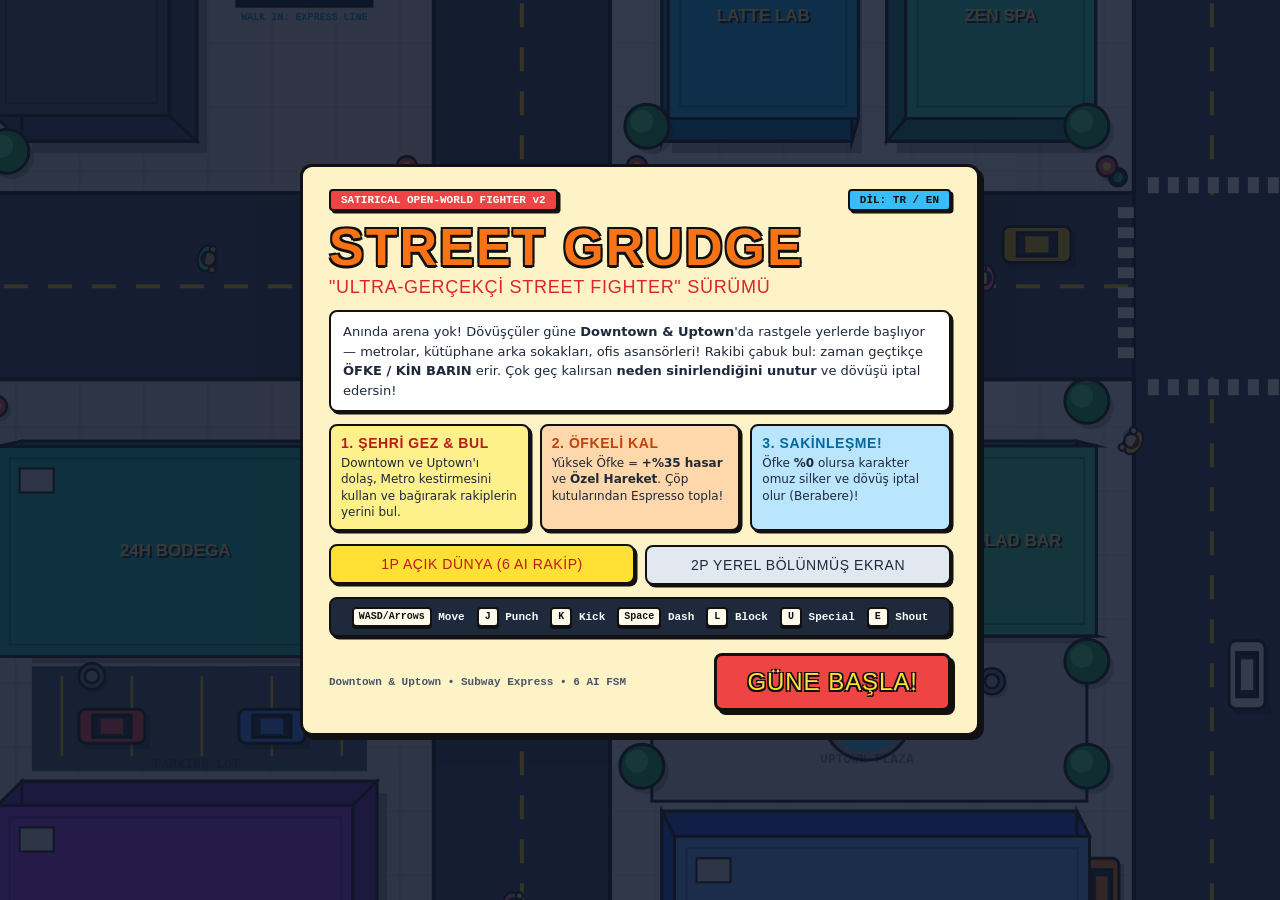
==== index.html @ c1b6b153 "Initial commit: Street Grudge v2 (1P Open-World + 2P Split-Screen)" ====
<!DOCTYPE html>
<html lang="tr">
<head>
  <meta charset="UTF-8" />
  <meta name="viewport" content="width=device-width, initial-scale=1.0, maximum-scale=1.0, user-scalable=no" />
  <title>STREET GRUDGE — Ultra-Realistic Top-Down Arcade Fighter</title>
  <link rel="stylesheet" href="styles.css" />
</head>
<body>

  <!-- MAIN GAME CANVAS -->
  <canvas id="gameCanvas"></canvas>

  <!-- =========================================================================
       RETRO ARCADE HUD OVERLAY
       ========================================================================= -->
  <div id="hud" class="hidden">

    <!-- TOP ARCADE BAR -->
    <div class="hud-top-wrap">
      <div class="hud-top-row">

        <!-- PLAYER 1 PANEL -->
        <div class="fighter-panel">
          <div class="panel-header">
            <div class="panel-name-group">
              <span id="p1Name" class="font-arcade fighter-name text-outline-sm">O1 (KİNCİ DÖVÜŞÇÜ)</span>
              <span id="p1StatusBadge" class="font-pixel status-pill">KUDURMUŞ</span>
            </div>
            <span id="scoreDisplay" class="font-pixel score-text text-outline-sm">SCORE 000000</span>
          </div>
          <div class="bar-track comic-border-sm">
            <div id="p1HealthTrail" class="bar-trail bar-align-right" style="width: 100%;"></div>
            <div id="p1HealthFill" class="bar-fill-hp bar-align-right" style="width: 100%;"></div>
            <div class="bar-overlay-text dark font-pixel">
              <span id="p1HpText">120/120</span>
              <span id="koCountText" class="ko-chip">RIVALS KO: 0/6</span>
            </div>
          </div>
          <div class="grudge-row">
            <span id="grudgeLabel" class="font-arcade grudge-label text-outline-sm">ÖFKE</span>
            <div class="grudge-track comic-border-sm">
              <div id="grudgeFill" class="grudge-fill grudge-stripes" style="width: 100%;"></div>
              <div class="grudge-overlay-text font-pixel text-outline-sm">
                <span id="grudgeStateText">SAF ÖFKE (+%35 HASAR)</span>
                <span id="grudgePctText">100%</span>
              </div>
            </div>
          </div>
        </div>

        <!-- CENTER KO & CLOCK BADGE -->
        <div class="center-badge-col">
          <div id="koBadge" class="ko-badge comic-border">
            <span class="font-arcade ko-badge-title text-outline-sm">KO</span>
            <span id="clockText" class="font-pixel ko-badge-clock">09:00</span>
          </div>
          <div id="zoneBadge" class="zone-badge font-pixel">DOWNTOWN</div>
        </div>

        <!-- RIVAL / PLAYER 2 PANEL -->
        <div class="fighter-panel">
          <div class="panel-header">
            <span id="rivalStateTag" class="font-pixel status-pill muted">ŞEHİRDE ARANIYOR</span>
            <span id="rivalName" class="font-arcade fighter-name rival text-outline-sm">YAKINDA RAKİP YOK</span>
          </div>
          <div class="bar-track rival-bg comic-border-sm">
            <div id="rivalHealthTrail" class="bar-trail bar-align-left" style="width: 0%;"></div>
            <div id="rivalHealthFill" class="bar-fill-hp bar-align-left" style="width: 0%;"></div>
            <div class="bar-overlay-text light font-pixel text-outline-sm">
              <span id="rivalHpText">--</span>
              <span id="rivalZoneHint" style="color:#fde047; font-size:10px;">SOKAKLARI GEZ VEYA [E] BAS</span>
            </div>
          </div>
          <div class="grudge-row">
            <div class="grudge-track comic-border-sm">
              <div id="rivalGrudgeFill" class="grudge-fill" style="width: 0%; background:#f97316;"></div>
              <div class="grudge-overlay-text center font-pixel text-outline-sm">
                <span id="grudgeReasonHud">KİN: ...</span>
              </div>
            </div>
          </div>
        </div>

      </div>
    </div>

    <!-- CENTER DYNAMIC EVENT BANNER -->
    <div class="event-banner-wrap">
      <div id="eventBanner" class="hidden event-banner comic-border font-arcade text-outline">FIGHT!</div>
      <div id="eventSubBanner" class="hidden event-sub-banner font-pixel"></div>
    </div>

    <!-- BOTTOM BAR -->
    <div class="hud-bottom-row">
      <div class="bottom-left">
        <div id="comboBox" class="hidden combo-box comic-border-sm">
          <div id="comboCountText" class="font-arcade combo-num text-outline-sm">3 HITS!</div>
          <div class="font-pixel combo-sub">PETTY COMBO</div>
        </div>

        <div class="util-btn-row">
          <button id="btnMute" class="util-btn amber comic-border-sm font-pixel">SFX: ON</button>
          <button id="btnLang" class="util-btn sky comic-border-sm font-pixel">TR / EN</button>
          <button id="btnDebugAi" class="util-btn lilac comic-border-sm font-pixel">AI FSM: OFF</button>
          <button id="btnRestartHud" class="util-btn rose comic-border-sm font-pixel">YENİ GÜN [R]</button>
        </div>

        <div id="controlsStrip" class="controls-strip font-pixel"></div>
      </div>

      <div class="minimap-col">
        <div id="soundCuePill" class="hidden sound-cue-pill font-pixel"></div>
        <div class="minimap-frame comic-border">
          <canvas id="minimapCanvas" width="196" height="144"></canvas>
          <div class="minimap-title font-pixel text-outline-sm">CITY MAP</div>
          <div class="minimap-zones font-pixel">DT | UT</div>
        </div>
      </div>
    </div>
  </div>

  <!-- MOBILE TOUCH CONTROLS -->
  <div id="touchControls">
    <div class="touch-dpad">
      <div></div>
      <button data-key="KeyW" class="touch-btn comic-border-sm font-arcade">▲</button>
      <div></div>
      <button data-key="KeyA" class="touch-btn comic-border-sm font-arcade">◀</button>
      <button data-key="KeyS" class="touch-btn comic-border-sm font-arcade">▼</button>
      <button data-key="KeyD" class="touch-btn comic-border-sm font-arcade">▶</button>
    </div>
    <div class="touch-actions">
      <button data-key="KeyJ" class="touch-btn comic-border-sm font-arcade" style="background:#facc15;color:#111;">PUNCH</button>
      <button data-key="KeyK" class="touch-btn comic-border-sm font-arcade" style="background:#fb923c;color:#111;">KICK</button>
      <button data-key="KeyU" class="touch-btn comic-border-sm font-arcade" style="background:#ef4444;">SPEC</button>
      <button data-key="Space" class="touch-btn comic-border-sm font-arcade" style="background:#38bdf8;color:#111;">DASH</button>
      <button data-key="KeyL" class="touch-btn comic-border-sm font-arcade" style="background:#a855f7;">BLK</button>
      <button data-key="KeyE" class="touch-btn comic-border-sm font-arcade" style="background:#4ade80;color:#111;">YELL</button>
    </div>
  </div>

  <!-- =========================================================================
       TITLE / MODE SELECT MODAL
       ========================================================================= -->
  <div id="startModal" class="modal-backdrop">
    <div class="modal-card comic-border halftone-bg">
      <div class="modal-top-bar">
        <span class="ribbon-tag comic-border-sm font-pixel">SATIRICAL OPEN-WORLD FIGHTER v2</span>
        <button id="startLangBtn" class="lang-toggle-btn comic-border-sm font-pixel">DİL: TR / EN</button>
      </div>

      <h1 class="title-logo font-arcade text-outline">STREET GRUDGE</h1>
      <p id="startSubtitle" class="title-sub font-arcade"></p>

      <div id="startPitch" class="pitch-box comic-border-sm"></div>

      <div class="cards-grid">
        <div class="info-card c1 comic-border-sm">
          <h3 id="card1Title" class="font-arcade"></h3>
          <p id="card1Body"></p>
        </div>
        <div class="info-card c2 comic-border-sm">
          <h3 id="card2Title" class="font-arcade"></h3>
          <p id="card2Body"></p>
        </div>
        <div class="info-card c3 comic-border-sm">
          <h3 id="card3Title" class="font-arcade"></h3>
          <p id="card3Body"></p>
        </div>
      </div>

      <!-- 1P vs 2P LOCAL SPLIT-SCREEN MODE SELECTOR -->
      <div class="mode-row">
        <button id="btnMode1P" class="mode-btn mode-active comic-border-sm font-arcade">1P OPEN WORLD (6 AI)</button>
        <button id="btnMode2P" class="mode-btn comic-border-sm font-arcade">2P LOCAL SPLIT-SCREEN</button>
      </div>

      <div id="startControlsBox" class="start-controls-box comic-border-sm font-pixel"></div>

      <div class="cta-row">
        <span class="font-pixel" style="font-size:11px; color:#475569;">Downtown &amp; Uptown • Subway Express • 6 AI FSM</span>
        <button id="btnStartGame" class="primary-cta comic-border font-arcade text-outline-sm">GÜNE BAŞLA!</button>
      </div>
    </div>
  </div>

  <!-- =========================================================================
       END-OF-DAY RESULT MODAL
       ========================================================================= -->
  <div id="endModal" class="hidden modal-backdrop">
    <div class="modal-card compact comic-border halftone-bg">
      <div id="endBadge" class="ribbon-tag comic-border-sm font-pixel" style="display:inline-block; margin-bottom:8px;">DRAW</div>
      <h2 id="endTitle" class="font-arcade text-outline" style="margin:0; font-size:38px;">FORGOT WHY YOU WERE MAD!</h2>
      <p id="endQuote" class="pitch-box comic-border-sm" style="font-style:italic;"></p>

      <div class="stats-grid font-pixel">
        <div class="stat-box s1 comic-border-sm"><div class="lbl">SCORE</div><div id="statScore" class="val">0</div></div>
        <div class="stat-box s2 comic-border-sm"><div class="lbl">K.O.</div><div id="statKos" class="val">0/6</div></div>
        <div class="stat-box s3 comic-border-sm"><div class="lbl">WALKED</div><div id="statDist" class="val">0m</div></div>
        <div class="stat-box s4 comic-border-sm"><div class="lbl">PROPS</div><div id="statProps" class="val">0</div></div>
      </div>

      <div id="endForgottenReason" class="font-pixel" style="margin-top:10px; font-size:11px; color:#475569;"></div>

      <button id="btnPlayAgain" class="primary-cta comic-border font-arcade text-outline-sm" style="width:100%; margin-top:14px;">YENİ KİN BAŞLAT [R]</button>
      <button id="btnBackTitle" class="secondary-cta comic-border-sm font-pixel">ANA MENÜ / MOD SEÇ</button>
    </div>
  </div>

  <!-- MODULAR ENGINE SCRIPTS (Works directly via file:// without a server) -->
  <script defer src="src/config.js"></script>
  <script defer src="src/audio.js"></script>
  <script defer src="src/world.js"></script>
  <script defer src="src/fighters.js"></script>
  <script defer src="src/renderer.js"></script>
  <script defer src="src/game.js"></script>
</body>
</html>
---- styles.css ----
/* =========================================================================
   STREET GRUDGE — 100% Offline Cel-Shaded Comic-Book & Retro Arcade Styles
   ========================================================================= */
* {
  box-sizing: border-box;
  user-select: none;
  -webkit-user-select: none;
}

html, body {
  margin: 0;
  padding: 0;
  width: 100%;
  height: 100%;
  overflow: hidden;
  background: #141418;
  color: #ffffff;
  font-family: 'Trebuchet MS', 'Segoe UI', system-ui, sans-serif;
}

.hidden { display: none !important; }

.font-arcade {
  font-family: 'Impact', 'Arial Black', 'Haettenschweiler', sans-serif;
  letter-spacing: 0.04em;
}
.font-pixel {
  font-family: 'Courier New', ui-monospace, SFMono-Regular, Menlo, monospace;
  font-weight: 800;
}

.comic-border {
  border: 3px solid #111111;
  box-shadow: 4px 4px 0px #111111;
}
.comic-border-sm {
  border: 2.5px solid #111111;
  box-shadow: 2.5px 2.5px 0px #111111;
}

.text-outline {
  text-shadow: -2px -2px 0 #111, 2px -2px 0 #111, -2px 2px 0 #111, 2px 2px 0 #111, 0px 3px 0 #111;
}
.text-outline-sm {
  text-shadow: -1.5px -1.5px 0 #111, 1.5px -1.5px 0 #111, -1.5px 1.5px 0 #111, 1.5px 1.5px 0 #111;
}

canvas#gameCanvas {
  display: block;
  width: 100vw;
  height: 100vh;
  cursor: crosshair;
}

.halftone-bg {
  background-image: radial-gradient(rgba(0, 0, 0, 0.14) 1.5px, transparent 1.5px);
  background-size: 9px 9px;
}

/* HUD LAYOUT */
#hud {
  pointer-events: none;
  position: fixed;
  inset: 0;
  z-index: 10;
  display: flex;
  flex-direction: column;
  justify-content: space-between;
  padding: 10px 12px;
}

.hud-top-wrap {
  width: 100%;
  max-width: 1060px;
  margin: 0 auto;
}

.hud-top-row {
  display: flex;
  align-items: flex-start;
  justify-content: space-between;
  gap: 10px;
}

.fighter-panel {
  flex: 1;
  min-width: 0;
}

.panel-header {
  display: flex;
  align-items: center;
  justify-content: space-between;
  gap: 6px;
  margin-bottom: 3px;
  padding: 0 3px;
}

.panel-name-group {
  display: flex;
  align-items: center;
  gap: 6px;
  min-width: 0;
}

.fighter-name {
  font-size: 16px;
  color: #ffe135;
  white-space: nowrap;
  overflow: hidden;
  text-overflow: ellipsis;
}
.fighter-name.rival { color: #fb7185; }

.status-pill {
  font-size: 10px;
  padding: 1px 6px;
  background: #ef4444;
  color: #ffffff;
  border: 2px solid #111;
  border-radius: 4px;
  text-transform: uppercase;
  white-space: nowrap;
}
.status-pill.muted { background: #334155; color: #e2e8f0; }

.score-text {
  font-size: 13px;
  color: #ffe135;
  font-variant-numeric: tabular-nums;
  white-space: nowrap;
}

.bar-track {
  position: relative;
  height: 24px;
  background: #991b1b;
  overflow: hidden;
}
.bar-track.rival-bg { background: #3f1d2e; }

.bar-trail {
  position: absolute;
  top: 0; bottom: 0;
  background: #fb923c;
  transition: width 0.3s ease;
}
.bar-fill-hp {
  position: absolute;
  top: 0; bottom: 0;
  background: linear-gradient(180deg, #fef08a 0%, #facc15 55%, #eab308 100%);
}
.bar-align-right { right: 0; }
.bar-align-left { left: 0; }

.bar-overlay-text {
  position: absolute;
  inset: 0;
  display: flex;
  align-items: center;
  justify-content: space-between;
  padding: 0 8px;
  font-size: 11px;
  font-weight: 900;
}
.bar-overlay-text.dark { color: #111; }
.bar-overlay-text.light { color: #fff; }

.ko-chip {
  background: #111;
  color: #ffe135;
  padding: 1px 6px;
  border-radius: 3px;
  font-size: 10px;
}

.grudge-row {
  margin-top: 4px;
  display: flex;
  align-items: center;
  gap: 6px;
}
.grudge-label {
  font-size: 12px;
  color: #ff6b35;
  white-space: nowrap;
}
.grudge-track {
  position: relative;
  flex: 1;
  height: 17px;
  background: #1f2937;
  overflow: hidden;
}
.grudge-fill {
  position: absolute;
  top: 0; bottom: 0; left: 0;
  background-color: #ef4444;
  transition: background-color 0.2s;
}
.grudge-stripes {
  background-image: repeating-linear-gradient(
    -45deg,
    rgba(255,255,255,0.18) 0px,
    rgba(255,255,255,0.18) 8px,
    transparent 8px,
    transparent 16px
  );
  animation: stripeMove 0.7s linear infinite;
}
@keyframes stripeMove {
  from { background-position: 0 0; }
  to   { background-position: 22.6px 0; }
}

.grudge-overlay-text {
  position: absolute;
  inset: 0;
  display: flex;
  align-items: center;
  justify-content: space-between;
  padding: 0 7px;
  font-size: 10px;
  color: #fff;
}
.grudge-overlay-text.center { justify-content: center; }

/* CENTER KO BADGE */
.center-badge-col {
  display: flex;
  flex-direction: column;
  align-items: center;
  flex-shrink: 0;
}
.ko-badge {
  width: 54px;
  height: 54px;
  border-radius: 8px;
  background: linear-gradient(180deg, #ffe135 0%, #f97316 100%);
  display: flex;
  flex-direction: column;
  align-items: center;
  justify-content: center;
  transform: rotate(-2deg);
}
.ko-badge-title {
  font-size: 24px;
  color: #dc2626;
  line-height: 1;
}
.ko-badge-clock {
  font-size: 10px;
  color: #111;
  line-height: 1;
  margin-top: 2px;
}
.zone-badge {
  margin-top: 4px;
  padding: 2px 7px;
  background: #111;
  color: #38bdf8;
  border: 2px solid #38bdf8;
  border-radius: 4px;
  font-size: 10px;
  letter-spacing: 0.06em;
  white-space: nowrap;
}

/* EVENT BANNER */
.event-banner-wrap {
  display: flex;
  flex-direction: column;
  align-items: center;
  justify-content: center;
  margin: auto 0;
  pointer-events: none;
}
.event-banner {
  padding: 8px 24px;
  background: #ffe135;
  color: #dc2626;
  border-radius: 6px;
  font-size: 42px;
  text-align: center;
}
.event-sub-banner {
  margin-top: 6px;
  padding: 4px 12px;
  background: #111;
  color: #fff;
  border: 2px solid #ffe135;
  border-radius: 5px;
  font-size: 13px;
  text-align: center;
}

@keyframes bannerSlam {
  0%   { transform: scale(2.4) rotate(-6deg); opacity: 0; }
  60%  { transform: scale(0.95) rotate(1.5deg); opacity: 1; }
  100% { transform: scale(1) rotate(0deg); opacity: 1; }
}
.banner-slam { animation: bannerSlam 0.32s cubic-bezier(0.22, 1, 0.36, 1) forwards; }

/* BOTTOM BAR */
.hud-bottom-row {
  display: flex;
  align-items: flex-end;
  justify-content: space-between;
  gap: 8px;
}
.bottom-left {
  pointer-events: auto;
  display: flex;
  flex-direction: column;
  gap: 6px;
}
.combo-box {
  align-self: flex-start;
  padding: 4px 12px;
  background: #ef4444;
  transform: rotate(-2deg);
}
.combo-num { font-size: 24px; color: #ffe135; line-height: 1; }
.combo-sub { font-size: 10px; color: #fff; }

.util-btn-row {
  display: flex;
  flex-wrap: wrap;
  gap: 6px;
}
.util-btn {
  padding: 4px 9px;
  color: #111;
  border-radius: 5px;
  font-size: 11px;
  cursor: pointer;
}
.util-btn.amber { background: #fef3c7; }
.util-btn.sky   { background: #e0f2fe; }
.util-btn.lilac { background: #f3e8ff; }
.util-btn.rose  { background: #fee2e2; }
.util-btn:hover { filter: brightness(0.95); }

.controls-strip {
  display: flex;
  flex-wrap: wrap;
  align-items: center;
  gap: 6px 10px;
  padding: 6px 10px;
  background: rgba(17, 17, 17, 0.9);
  border: 2px solid #ffe135;
  border-radius: 6px;
  font-size: 11px;
  color: #f8fafc;
}

.keycap {
  display: inline-flex;
  align-items: center;
  justify-content: center;
  min-width: 22px;
  height: 20px;
  padding: 0 5px;
  background: #fffbeb;
  color: #111;
  border: 2px solid #111;
  box-shadow: 0 2px 0 #111;
  border-radius: 4px;
  font-family: 'Courier New', monospace;
  font-weight: 900;
  font-size: 10px;
}

/* MINIMAP */
.minimap-col {
  display: flex;
  flex-direction: column;
  align-items: flex-end;
  gap: 4px;
}
.sound-cue-pill {
  padding: 3px 8px;
  background: rgba(17, 17, 17, 0.92);
  border: 2px solid #f97316;
  border-radius: 5px;
  font-size: 10px;
  color: #fdba74;
}
.minimap-frame {
  width: 196px;
  height: 144px;
  border-radius: 6px;
  background: rgba(15, 23, 42, 0.88);
  position: relative;
  overflow: hidden;
}
.minimap-frame canvas {
  width: 100%;
  height: 100%;
  display: block;
}
.minimap-title {
  position: absolute;
  top: 4px; left: 6px;
  font-size: 9px;
  color: #ffe135;
}
.minimap-zones {
  position: absolute;
  bottom: 3px; right: 6px;
  font-size: 8px;
  color: #94a3b8;
}

/* MODALS (START & END) */
.modal-backdrop {
  position: fixed;
  inset: 0;
  z-index: 30;
  display: flex;
  align-items: center;
  justify-content: center;
  padding: 16px;
  background: rgba(15, 23, 42, 0.84);
}
.modal-card {
  width: 100%;
  max-width: 680px;
  background: #fef3c7;
  color: #111;
  border-radius: 12px;
  padding: 22px 26px;
  max-height: 94vh;
  overflow-y: auto;
}
.modal-card.compact {
  max-width: 520px;
  text-align: center;
}

.modal-top-bar {
  display: flex;
  align-items: center;
  justify-content: space-between;
  gap: 8px;
  margin-bottom: 10px;
}
.ribbon-tag {
  padding: 3px 10px;
  background: #ef4444;
  color: #fff;
  font-size: 11px;
  border-radius: 4px;
}
.lang-toggle-btn {
  padding: 3px 10px;
  background: #38bdf8;
  color: #111;
  font-size: 11px;
  border-radius: 4px;
  cursor: pointer;
}
.title-logo {
  margin: 0;
  font-size: 52px;
  color: #f97316;
  line-height: 1;
}
.title-sub {
  margin: 4px 0 0;
  font-size: 18px;
  color: #dc2626;
}
.pitch-box {
  margin-top: 12px;
  padding: 10px 12px;
  background: #ffffff;
  border-radius: 8px;
  font-size: 13px;
  line-height: 1.5;
  color: #1e293b;
}

.cards-grid {
  display: grid;
  grid-template-columns: repeat(3, 1fr);
  gap: 10px;
  margin-top: 12px;
}
.info-card {
  padding: 9px 10px;
  border-radius: 8px;
  font-size: 12px;
  color: #1e293b;
}
.info-card h3 { margin: 0 0 4px; font-size: 14px; }
.info-card p  { margin: 0; line-height: 1.35; }
.info-card.c1 { background: #fef08a; }
.info-card.c1 h3 { color: #b91c1c; }
.info-card.c2 { background: #fed7aa; }
.info-card.c2 h3 { color: #c2410c; }
.info-card.c3 { background: #bae6fd; }
.info-card.c3 h3 { color: #0369a1; }

.mode-row {
  display: grid;
  grid-template-columns: 1fr 1fr;
  gap: 10px;
  margin-top: 14px;
}
.mode-btn {
  padding: 10px;
  background: #e2e8f0;
  color: #1e293b;
  border-radius: 8px;
  font-size: 14px;
  cursor: pointer;
}
.mode-btn.mode-active {
  background: #ffe135;
  color: #b91c1c;
  transform: translateY(-1px);
}

.start-controls-box {
  margin-top: 12px;
  padding: 8px 10px;
  background: #1e293b;
  color: #f8fafc;
  border-radius: 8px;
  display: flex;
  flex-wrap: wrap;
  justify-content: center;
  gap: 6px 12px;
  font-size: 11px;
}

.cta-row {
  margin-top: 16px;
  display: flex;
  align-items: center;
  justify-content: space-between;
  gap: 12px;
}
.primary-cta {
  padding: 12px 30px;
  background: #ef4444;
  color: #ffe135;
  font-size: 24px;
  border-radius: 8px;
  cursor: pointer;
}
.primary-cta:hover { background: #dc2626; }
.secondary-cta {
  margin-top: 8px;
  width: 100%;
  padding: 8px;
  background: #e2e8f0;
  color: #111;
  font-size: 13px;
  border-radius: 6px;
  cursor: pointer;
}

.stats-grid {
  display: grid;
  grid-template-columns: repeat(4, 1fr);
  gap: 8px;
  margin-top: 14px;
}
.stat-box {
  padding: 8px 4px;
  border-radius: 6px;
}
.stat-box .lbl { font-size: 10px; color: #475569; }
.stat-box .val { font-size: 16px; font-weight: 900; margin-top: 2px; }
.stat-box.s1 { background: #fef08a; }
.stat-box.s2 { background: #fecaca; color: #dc2626; }
.stat-box.s3 { background: #bae6fd; color: #0369a1; }
.stat-box.s4 { background: #bbf7d0; color: #15803d; }

/* TOUCH CONTROLS (Mobile / Narrow) */
#touchControls {
  display: none;
  pointer-events: auto;
  position: fixed;
  bottom: 12px; left: 12px; right: 12px;
  z-index: 20;
  align-items: flex-end;
  justify-content: space-between;
}
.touch-dpad {
  display: grid;
  grid-template-columns: repeat(3, 40px);
  gap: 4px;
}
.touch-actions {
  display: grid;
  grid-template-columns: repeat(3, 48px);
  gap: 6px;
}
.touch-btn {
  height: 42px;
  border-radius: 6px;
  background: rgba(17, 17, 17, 0.82);
  color: #fff;
  font-size: 12px;
  cursor: pointer;
}

@media (max-width: 760px) {
  .cards-grid { grid-template-columns: 1fr; }
  .stats-grid { grid-template-columns: repeat(2, 1fr); }
  .controls-strip { display: none; }
  .minimap-frame { width: 142px; height: 104px; }
  .title-logo { font-size: 38px; }
  .cta-row { flex-direction: column; }
  .primary-cta { width: 100%; }
  #touchControls.active { display: flex; }
}
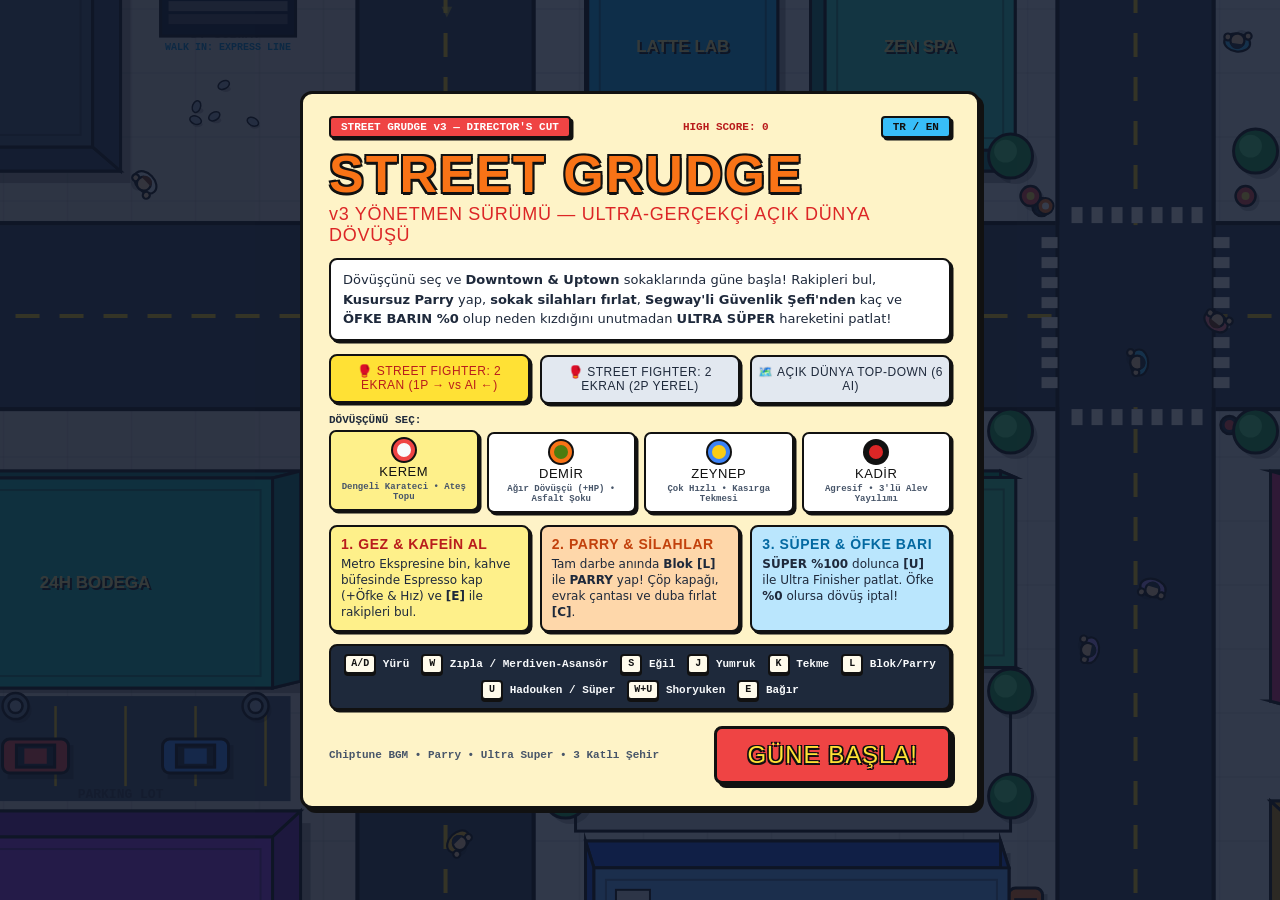
==== commit 0520a473: "v3 Director's Cut: Side-View 2-Screen Street Fighter Search (Left->Right vs Right->Left), 3 Vertical" ====
--- a/index.html
+++ b/index.html
@@ -3,7 +3,7 @@
 <head>
   <meta charset="UTF-8" />
   <meta name="viewport" content="width=device-width, initial-scale=1.0, maximum-scale=1.0, user-scalable=no" />
-  <title>STREET GRUDGE — Ultra-Realistic Top-Down Arcade Fighter</title>
+  <title>STREET GRUDGE v3 — Split-Screen Street Fighter & Open-World</title>
   <link rel="stylesheet" href="styles.css" />
 </head>
 <body>
@@ -24,7 +24,7 @@
         <div class="fighter-panel">
           <div class="panel-header">
             <div class="panel-name-group">
-              <span id="p1Name" class="font-arcade fighter-name text-outline-sm">O1 (KİNCİ DÖVÜŞÇÜ)</span>
+              <span id="p1Name" class="font-arcade fighter-name text-outline-sm">KEREM</span>
               <span id="p1StatusBadge" class="font-pixel status-pill">KUDURMUŞ</span>
             </div>
             <span id="scoreDisplay" class="font-pixel score-text text-outline-sm">SCORE 000000</span>
@@ -33,8 +33,8 @@
             <div id="p1HealthTrail" class="bar-trail bar-align-right" style="width: 100%;"></div>
             <div id="p1HealthFill" class="bar-fill-hp bar-align-right" style="width: 100%;"></div>
             <div class="bar-overlay-text dark font-pixel">
-              <span id="p1HpText">120/120</span>
-              <span id="koCountText" class="ko-chip">RIVALS KO: 0/6</span>
+              <span id="p1HpText">125/125</span>
+              <span id="koCountText" class="ko-chip">SUPER 0%</span>
             </div>
           </div>
           <div class="grudge-row">
@@ -47,6 +47,10 @@
               </div>
             </div>
           </div>
+          <!-- ULTRA SUPER GAUGE -->
+          <div class="super-track">
+            <div id="superFill" class="super-fill" style="width: 0%;"></div>
+          </div>
         </div>
 
         <!-- CENTER KO & CLOCK BADGE -->
@@ -55,26 +59,26 @@
             <span class="font-arcade ko-badge-title text-outline-sm">KO</span>
             <span id="clockText" class="font-pixel ko-badge-clock">09:00</span>
           </div>
-          <div id="zoneBadge" class="zone-badge font-pixel">DOWNTOWN</div>
+          <div id="zoneBadge" class="zone-badge font-pixel">2 EKRAN</div>
         </div>
 
         <!-- RIVAL / PLAYER 2 PANEL -->
         <div class="fighter-panel">
           <div class="panel-header">
             <span id="rivalStateTag" class="font-pixel status-pill muted">ŞEHİRDE ARANIYOR</span>
-            <span id="rivalName" class="font-arcade fighter-name rival text-outline-sm">YAKINDA RAKİP YOK</span>
+            <span id="rivalName" class="font-arcade fighter-name rival text-outline-sm">RAKİP</span>
           </div>
           <div class="bar-track rival-bg comic-border-sm">
-            <div id="rivalHealthTrail" class="bar-trail bar-align-left" style="width: 0%;"></div>
-            <div id="rivalHealthFill" class="bar-fill-hp bar-align-left" style="width: 0%;"></div>
+            <div id="rivalHealthTrail" class="bar-trail bar-align-left" style="width: 100%;"></div>
+            <div id="rivalHealthFill" class="bar-fill-hp bar-align-left" style="width: 100%;"></div>
             <div class="bar-overlay-text light font-pixel text-outline-sm">
-              <span id="rivalHpText">--</span>
-              <span id="rivalZoneHint" style="color:#fde047; font-size:10px;">SOKAKLARI GEZ VEYA [E] BAS</span>
+              <span id="rivalHpText">120/120</span>
+              <span id="rivalZoneHint" style="color:#fde047; font-size:10px;">GRUDGE 100%</span>
             </div>
           </div>
           <div class="grudge-row">
             <div class="grudge-track comic-border-sm">
-              <div id="rivalGrudgeFill" class="grudge-fill" style="width: 0%; background:#f97316;"></div>
+              <div id="rivalGrudgeFill" class="grudge-fill" style="width: 100%; background:#f97316;"></div>
               <div class="grudge-overlay-text center font-pixel text-outline-sm">
                 <span id="grudgeReasonHud">KİN: ...</span>
               </div>
@@ -101,6 +105,7 @@
 
         <div class="util-btn-row">
           <button id="btnMute" class="util-btn amber comic-border-sm font-pixel">SFX: ON</button>
+          <button id="btnMusic" class="util-btn emerald comic-border-sm font-pixel">BGM: ON</button>
           <button id="btnLang" class="util-btn sky comic-border-sm font-pixel">TR / EN</button>
           <button id="btnDebugAi" class="util-btn lilac comic-border-sm font-pixel">AI FSM: OFF</button>
           <button id="btnRestartHud" class="util-btn rose comic-border-sm font-pixel">YENİ GÜN [R]</button>
@@ -111,10 +116,11 @@
 
       <div class="minimap-col">
         <div id="soundCuePill" class="hidden sound-cue-pill font-pixel"></div>
+        <div id="rivalChecklist" class="hidden rival-checklist font-pixel"></div>
         <div class="minimap-frame comic-border">
           <canvas id="minimapCanvas" width="196" height="144"></canvas>
-          <div class="minimap-title font-pixel text-outline-sm">CITY MAP</div>
-          <div class="minimap-zones font-pixel">DT | UT</div>
+          <div class="minimap-title font-pixel text-outline-sm">RADAR</div>
+          <div class="minimap-zones font-pixel">MAP</div>
         </div>
       </div>
     </div>
@@ -135,19 +141,20 @@
       <button data-key="KeyK" class="touch-btn comic-border-sm font-arcade" style="background:#fb923c;color:#111;">KICK</button>
       <button data-key="KeyU" class="touch-btn comic-border-sm font-arcade" style="background:#ef4444;">SPEC</button>
       <button data-key="Space" class="touch-btn comic-border-sm font-arcade" style="background:#38bdf8;color:#111;">DASH</button>
-      <button data-key="KeyL" class="touch-btn comic-border-sm font-arcade" style="background:#a855f7;">BLK</button>
+      <button data-key="KeyL" class="touch-btn comic-border-sm font-arcade" style="background:#a855f7;">PARRY</button>
       <button data-key="KeyE" class="touch-btn comic-border-sm font-arcade" style="background:#4ade80;color:#111;">YELL</button>
     </div>
   </div>
 
   <!-- =========================================================================
-       TITLE / MODE SELECT MODAL
+       TITLE / MODE & FIGHTER SELECT MODAL
        ========================================================================= -->
   <div id="startModal" class="modal-backdrop">
     <div class="modal-card comic-border halftone-bg">
       <div class="modal-top-bar">
-        <span class="ribbon-tag comic-border-sm font-pixel">SATIRICAL OPEN-WORLD FIGHTER v2</span>
-        <button id="startLangBtn" class="lang-toggle-btn comic-border-sm font-pixel">DİL: TR / EN</button>
+        <span class="ribbon-tag comic-border-sm font-pixel">STREET GRUDGE v3 — DIRECTOR'S CUT</span>
+        <span id="hiScoreStart" class="font-pixel" style="font-size:11px; color:#b91c1c;">HIGH SCORE: 0</span>
+        <button id="startLangBtn" class="lang-toggle-btn comic-border-sm font-pixel">TR / EN</button>
       </div>
 
       <h1 class="title-logo font-arcade text-outline">STREET GRUDGE</h1>
@@ -155,31 +162,27 @@
 
       <div id="startPitch" class="pitch-box comic-border-sm"></div>
 
+      <!-- 3 MODES: SIDE-VIEW 2-SCREEN STREET FIGHTER (DEFAULT!) + 2P + TOP-DOWN -->
+      <div class="mode-row mode-3">
+        <button id="btnModeSF1P" class="mode-btn mode-active comic-border-sm font-arcade">🥊 STREET FIGHTER: 2 EKRAN (1P → vs AI ←)</button>
+        <button id="btnModeSF2P" class="mode-btn comic-border-sm font-arcade">🥊 STREET FIGHTER: 2 EKRAN (2P YEREL)</button>
+        <button id="btnModeTopDown" class="mode-btn comic-border-sm font-arcade">🗺️ AÇIK DÜNYA TOP-DOWN (6 AI)</button>
+      </div>
+
+      <!-- PLAYABLE FIGHTER ROSTER PICKER -->
+      <div id="pickFighterLabel" class="font-pixel" style="margin-top:10px; font-size:11px; color:#1e293b;">DÖVÜŞÇÜNÜ SEÇ:</div>
+      <div id="fighterPicker" class="fighter-grid"></div>
+
       <div class="cards-grid">
-        <div class="info-card c1 comic-border-sm">
-          <h3 id="card1Title" class="font-arcade"></h3>
-          <p id="card1Body"></p>
-        </div>
-        <div class="info-card c2 comic-border-sm">
-          <h3 id="card2Title" class="font-arcade"></h3>
-          <p id="card2Body"></p>
-        </div>
-        <div class="info-card c3 comic-border-sm">
-          <h3 id="card3Title" class="font-arcade"></h3>
-          <p id="card3Body"></p>
-        </div>
-      </div>
-
-      <!-- 1P vs 2P LOCAL SPLIT-SCREEN MODE SELECTOR -->
-      <div class="mode-row">
-        <button id="btnMode1P" class="mode-btn mode-active comic-border-sm font-arcade">1P OPEN WORLD (6 AI)</button>
-        <button id="btnMode2P" class="mode-btn comic-border-sm font-arcade">2P LOCAL SPLIT-SCREEN</button>
+        <div class="info-card c1 comic-border-sm"><h3 id="card1Title" class="font-arcade"></h3><p id="card1Body"></p></div>
+        <div class="info-card c2 comic-border-sm"><h3 id="card2Title" class="font-arcade"></h3><p id="card2Body"></p></div>
+        <div class="info-card c3 comic-border-sm"><h3 id="card3Title" class="font-arcade"></h3><p id="card3Body"></p></div>
       </div>
 
       <div id="startControlsBox" class="start-controls-box comic-border-sm font-pixel"></div>
 
       <div class="cta-row">
-        <span class="font-pixel" style="font-size:11px; color:#475569;">Downtown &amp; Uptown • Subway Express • 6 AI FSM</span>
+        <span class="font-pixel" style="font-size:11px; color:#475569;">Chiptune BGM • Parry • Ultra Super • 3 Katlı Şehir</span>
         <button id="btnStartGame" class="primary-cta comic-border font-arcade text-outline-sm">GÜNE BAŞLA!</button>
       </div>
     </div>
@@ -196,7 +199,7 @@
 
       <div class="stats-grid font-pixel">
         <div class="stat-box s1 comic-border-sm"><div class="lbl">SCORE</div><div id="statScore" class="val">0</div></div>
-        <div class="stat-box s2 comic-border-sm"><div class="lbl">K.O.</div><div id="statKos" class="val">0/6</div></div>
+        <div class="stat-box s2 comic-border-sm"><div class="lbl">K.O.</div><div id="statKos" class="val">0/1</div></div>
         <div class="stat-box s3 comic-border-sm"><div class="lbl">WALKED</div><div id="statDist" class="val">0m</div></div>
         <div class="stat-box s4 comic-border-sm"><div class="lbl">PROPS</div><div id="statProps" class="val">0</div></div>
       </div>
@@ -204,16 +207,17 @@
       <div id="endForgottenReason" class="font-pixel" style="margin-top:10px; font-size:11px; color:#475569;"></div>
 
       <button id="btnPlayAgain" class="primary-cta comic-border font-arcade text-outline-sm" style="width:100%; margin-top:14px;">YENİ KİN BAŞLAT [R]</button>
-      <button id="btnBackTitle" class="secondary-cta comic-border-sm font-pixel">ANA MENÜ / MOD SEÇ</button>
-    </div>
-  </div>
-
-  <!-- MODULAR ENGINE SCRIPTS (Works directly via file:// without a server) -->
+      <button id="btnBackTitle" class="secondary-cta comic-border-sm font-pixel">ANA MENÜ / MOD & DÖVÜŞÇÜ SEÇ</button>
+    </div>
+  </div>
+
+  <!-- MODULAR ENGINE SCRIPTS (100% Offline, Zero Server Needed) -->
   <script defer src="src/config.js"></script>
   <script defer src="src/audio.js"></script>
   <script defer src="src/world.js"></script>
   <script defer src="src/fighters.js"></script>
   <script defer src="src/renderer.js"></script>
+  <script defer src="src/sidefighter.js"></script>
   <script defer src="src/game.js"></script>
 </body>
 </html>
--- a/styles.css
+++ b/styles.css
@@ -618,3 +618,79 @@
   .primary-cta { width: 100%; }
   #touchControls.active { display: flex; }
 }
+
+/* =========================================================================
+   v3 ADDITIONS: SUPER GAUGE, 3-MODE SELECTOR, FIGHTER ROSTER & RIVAL TRACKER
+   ========================================================================= */
+.super-track {
+  margin-top: 3px;
+  height: 6px;
+  background: #0f172a;
+  border: 2px solid #111;
+  overflow: hidden;
+}
+.super-fill {
+  height: 100%;
+  background: #38bdf8;
+  transition: width 0.12s linear;
+}
+
+.util-btn.emerald { background: #d1fae5; }
+
+.mode-row.mode-3 {
+  grid-template-columns: repeat(3, 1fr);
+}
+.mode-row.mode-3 .mode-btn {
+  font-size: 12px;
+  padding: 8px 6px;
+  line-height: 1.2;
+}
+
+.fighter-grid {
+  display: grid;
+  grid-template-columns: repeat(4, 1fr);
+  gap: 8px;
+  margin-top: 6px;
+}
+.fighter-card {
+  display: flex;
+  flex-direction: column;
+  align-items: center;
+  gap: 3px;
+  padding: 7px 5px;
+  background: #ffffff;
+  border-radius: 7px;
+  cursor: pointer;
+  text-align: center;
+}
+.fighter-card.fighter-active {
+  background: #fef08a;
+  transform: translateY(-2px);
+}
+.fighter-swatch {
+  width: 22px;
+  height: 22px;
+  border-radius: 50%;
+  border: 4px solid #ef4444;
+  box-shadow: 0 0 0 2px #111;
+}
+
+.rival-checklist {
+  display: flex;
+  flex-wrap: wrap;
+  justify-content: flex-end;
+  gap: 3px;
+  max-width: 210px;
+}
+.rival-chip {
+  padding: 1px 5px;
+  border: 1.5px solid #111;
+  border-radius: 4px;
+  font-size: 9px;
+  color: #fff;
+}
+
+@media (max-width: 760px) {
+  .mode-row.mode-3 { grid-template-columns: 1fr; }
+  .fighter-grid { grid-template-columns: repeat(2, 1fr); }
+}
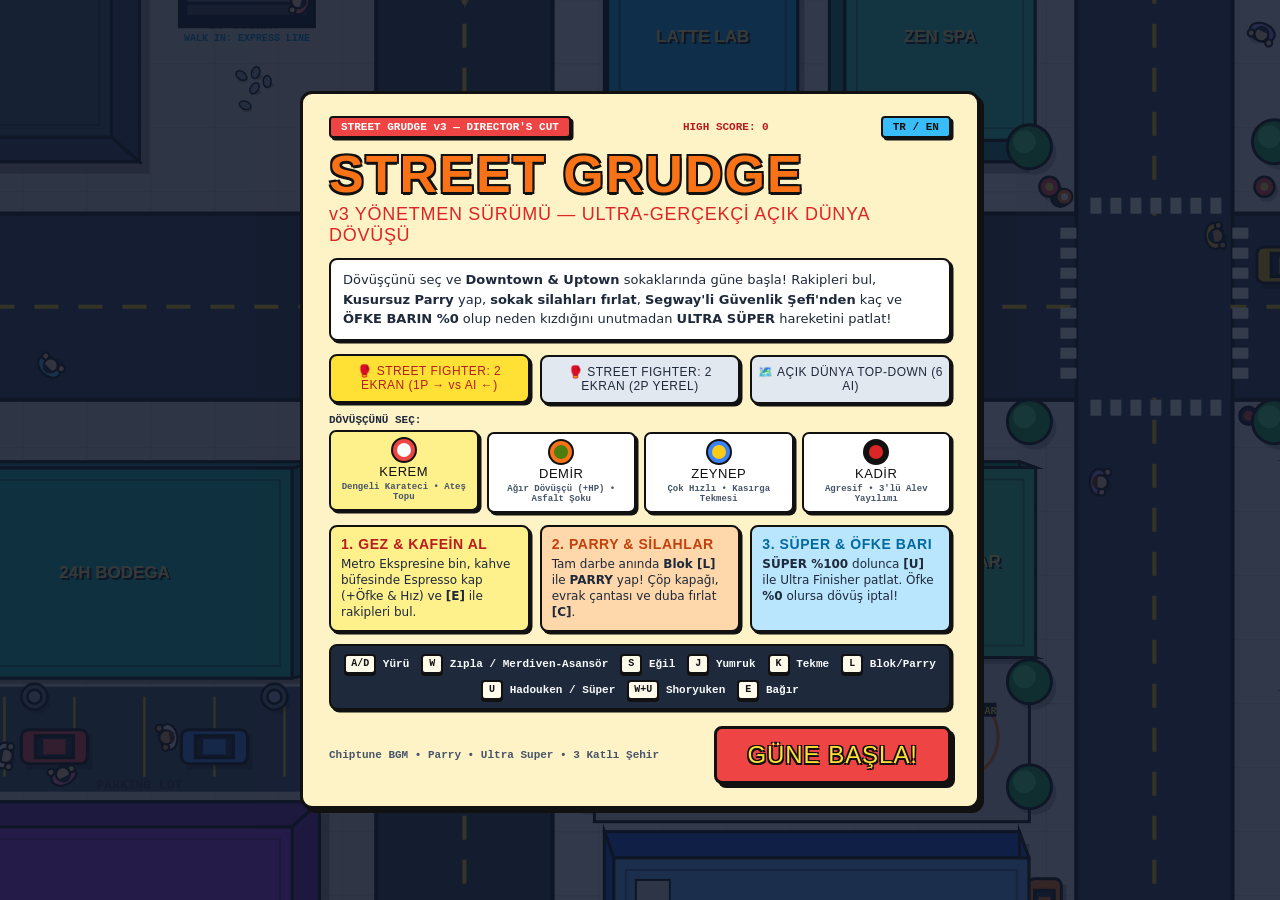
==== commit 121805eb: "security: add CSP/Referrer-Policy, eliminate innerHTML sinks, harden storage/launchers, and add test" ====
--- a/index.html
+++ b/index.html
@@ -3,6 +3,8 @@
 <head>
   <meta charset="UTF-8" />
   <meta name="viewport" content="width=device-width, initial-scale=1.0, maximum-scale=1.0, user-scalable=no" />
+  <meta name="referrer" content="no-referrer" />
+  <meta http-equiv="Content-Security-Policy" content="default-src 'self'; script-src 'self'; style-src 'self' 'unsafe-inline'; img-src 'self' data: blob:; media-src 'self' data: blob:; connect-src 'self'; object-src 'none'; base-uri 'self'; form-action 'self';" />
   <title>STREET GRUDGE v3 — Split-Screen Street Fighter & Open-World</title>
   <link rel="stylesheet" href="styles.css" />
 </head>
@@ -212,6 +214,7 @@
   </div>
 
   <!-- MODULAR ENGINE SCRIPTS (100% Offline, Zero Server Needed) -->
+  <script defer src="src/security.js"></script>
   <script defer src="src/config.js"></script>
   <script defer src="src/audio.js"></script>
   <script defer src="src/world.js"></script>
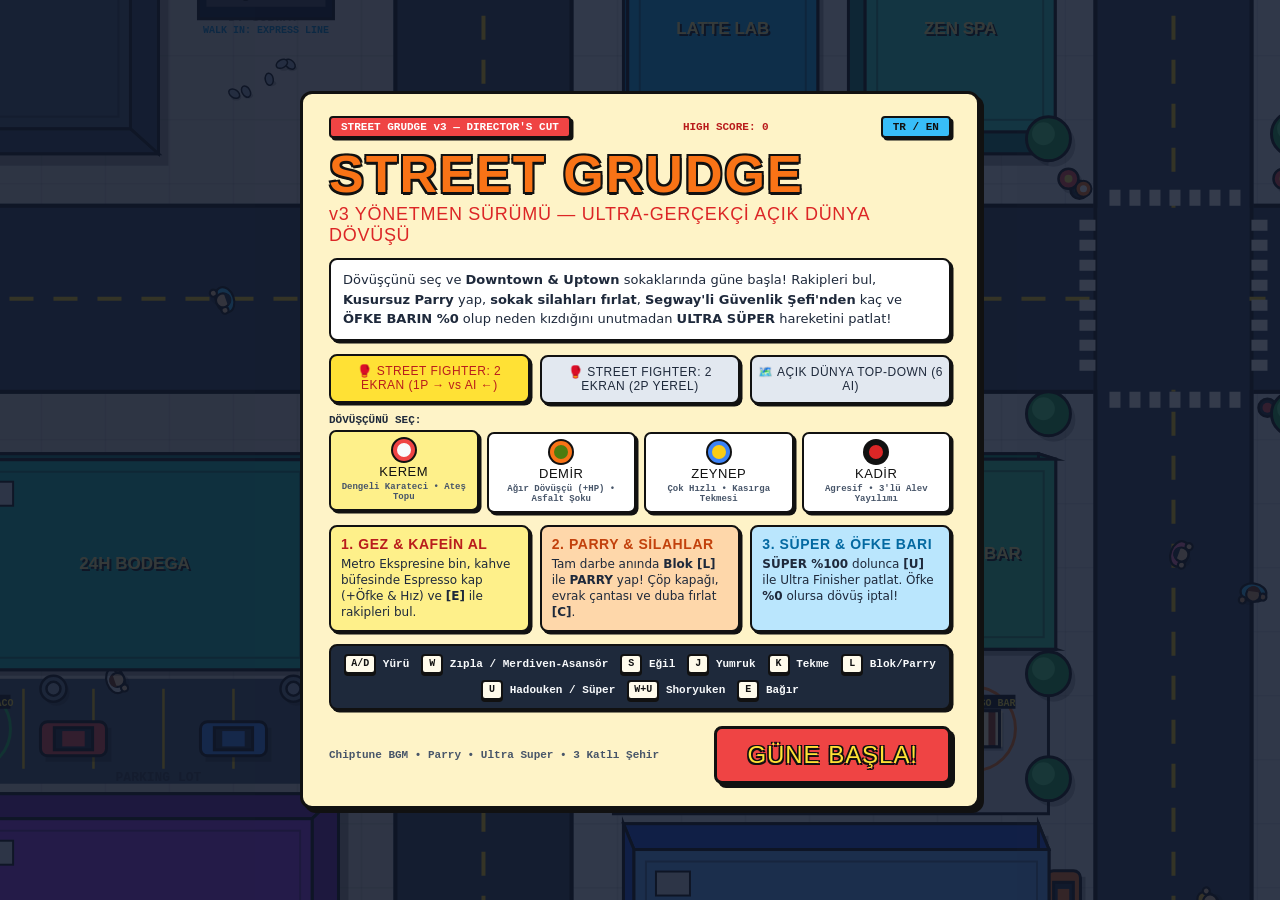
==== commit b399dcb5: "security(csp): enforce strict SHA-256 script-src CSP, form-action none, and CSP/syntax test suite" ====
--- a/index.html
+++ b/index.html
@@ -4,7 +4,7 @@
   <meta charset="UTF-8" />
   <meta name="viewport" content="width=device-width, initial-scale=1.0, maximum-scale=1.0, user-scalable=no" />
   <meta name="referrer" content="no-referrer" />
-  <meta http-equiv="Content-Security-Policy" content="default-src 'self'; script-src 'self'; style-src 'self' 'unsafe-inline'; img-src 'self' data: blob:; media-src 'self' data: blob:; connect-src 'self'; object-src 'none'; base-uri 'self'; form-action 'self';" />
+  <meta http-equiv="Content-Security-Policy" content="default-src 'self'; script-src 'self'; style-src 'self' 'unsafe-inline'; img-src 'self' data: blob:; media-src 'self' data: blob:; connect-src 'self' data: blob:; object-src 'none'; base-uri 'self'; form-action 'none';" />
   <title>STREET GRUDGE v3 — Split-Screen Street Fighter & Open-World</title>
   <link rel="stylesheet" href="styles.css" />
 </head>
